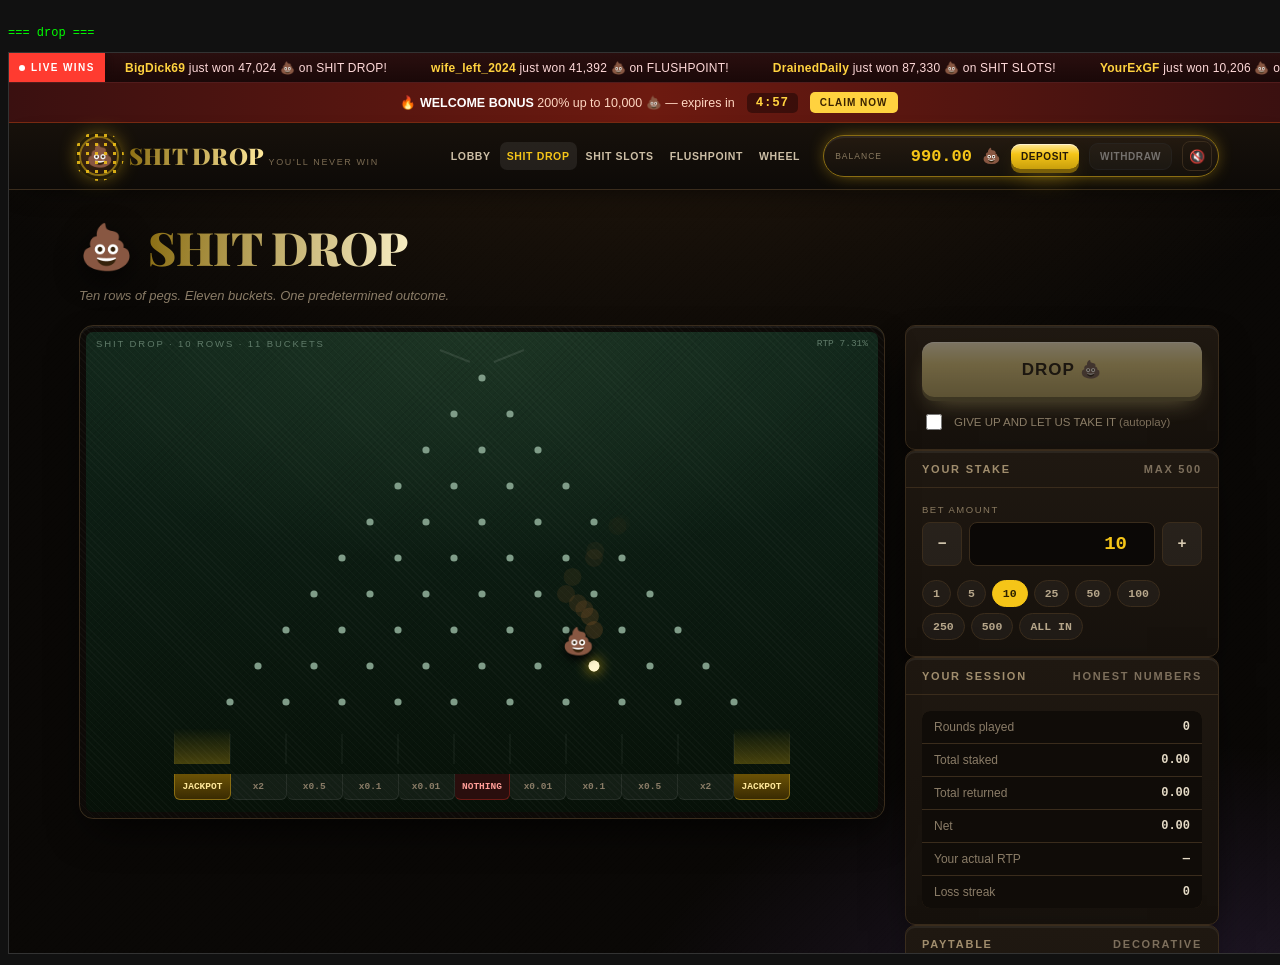
==== _test/core-gag.html @ afecf4bc "💩 SHIT DROP — a parody casino where you'll never win Four rigged games, an honest 7.31% RTP printed " ====
<!DOCTYPE html>
<html><head><meta charset="utf-8"><title>core gag</title>
<style>body{background:#111;color:#0f0;font:12px monospace}pre{white-space:pre-wrap}iframe{width:1280px;height:900px;border:1px solid #333}</style>
</head><body>
<pre id="out">starting…</pre>
<div id="frames"></div>
<script type="module">
const KEY = 'shitdrop.state.v1';
const out = document.getElementById('out');
const lines = [];
const say = (m) => { lines.push(m); out.textContent = lines.join('\n'); };
let fails = 0;
const ok = (c, m) => { if (!c) fails++; say(`${c ? 'PASS' : '**FAIL**'}  ${m}`); };

const st = () => { try { return JSON.parse(localStorage.getItem(KEY)) || {}; } catch { return {}; } };
const credits = () => +(st().credits ?? NaN);
const setState = (o) => localStorage.setItem(KEY, JSON.stringify(o));

function reset(bet) {
  setState({ credits: 1000, bet, spins: 0, wagered: 0, returned: 0, lossStreak: 0, winStreak: 0,
             realWinStreak: 0, worstNet: 0, bestNet: 0, busts: 0, pityTaken: 0, trophies: [],
             muted: true, mutedNagged: true, cookiesAck: true, seen: {} });
}

const sleep = (ms) => new Promise((r) => setTimeout(r, ms));

function load(url) {
  return new Promise((res, rej) => {
    const f = document.createElement('iframe');
    f.src = url;
    f.onload = () => setTimeout(() => res(f), 400);
    f.onerror = rej;
    document.getElementById('frames').appendChild(f);
  });
}

/** Click, watch for the fanfare, wait for the settlement event. */
function play(f, clicks) {
  const w = f.contentWindow, d = f.contentDocument;
  let sawFanfare = false;
  const poll = setInterval(() => {
    const ff = d.getElementById('fanfare');
    if (ff && ff.classList.contains('on')) sawFanfare = true;
  }, 40);

  return new Promise(async (resolve) => {
    const to = setTimeout(() => { clearInterval(poll); resolve({ timeout: true, sawFanfare }); }, 25000);
    w.addEventListener('sd:round', (e) => {
      clearTimeout(to); clearInterval(poll);
      setTimeout(() => resolve({ ...e.detail, sawFanfare }), 60);
    }, { once: true });

    for (const c of clicks) {
      await sleep(c.after || 0);
      const btn = d.querySelector(c.sel);
      if (!btn) { say(`  (no button ${c.sel})`); }
      else btn.click();
    }
  });
}

const GAMES = [
  { name: 'drop',       url: '../games/drop.html',       clicks: [{ sel: '#btnDrop' }] },
  { name: 'slots',      url: '../games/slots.html',      clicks: [{ sel: '#btnSpin' }] },
  { name: 'flushpoint', url: '../games/flushpoint.html', clicks: [{ sel: '#btnGo' }, { sel: '#btnGo', after: 2200 }] },
  { name: 'wheel',      url: '../games/wheel.html',      clicks: [{ sel: '#btnSpin' }] },
];

const errors = [];
window.addEventListener('error', (e) => errors.push('parent: ' + e.message));

for (const g of GAMES) {
  say('');
  say(`=== ${g.name} ===`);

  /* --- the core gag: a forced "win" that is really a loss --- */
  reset(10);
  const f1 = await load(`${g.url}?rig=jackpot&seed=7`);
  f1.contentWindow.addEventListener('error', (e) => errors.push(`${g.name}: ${e.message}`));
  const before = credits();
  const r1 = await play(f1, g.clicks);
  const after = credits();

  if (r1.timeout) { ok(false, `${g.name}: round never settled (timeout)`); }
  else {
    say(`  bet=${r1.bet} payout=${r1.payout} net=${r1.net} tier=${r1.tier} credits ${before}→${after}`);
    ok(r1.payout > 0, `${g.name}: forced win paid something (${r1.payout})`);
    ok(r1.payout < r1.bet, `${g.name}: the "win" is smaller than the stake (${r1.payout} < ${r1.bet})`);
    ok(after < before, `${g.name}: balance went DOWN on a "win" (${before} → ${after})`);
    ok(Math.abs(after - (before - r1.bet + r1.payout)) < 0.005, `${g.name}: bank arithmetic exact`);
    ok(r1.sawFanfare, `${g.name}: full jackpot fanfare fired on that net loss`);
    ok(!!r1.tier, `${g.name}: presentation tier assigned (${r1.tier})`);
  }
  const sfx1 = f1.contentWindow.__sdSfx || {};
  say(`  sfx: ${Object.keys(sfx1).length ? Object.entries(sfx1).map(([k, v]) => k + '×' + v).join(' ') : '(none — no audio device in headless)'}`);
  f1.remove();

  /* --- a forced total loss --- */
  reset(25);
  const f2 = await load(`${g.url}?rig=nothing&seed=3`);
  f2.contentWindow.addEventListener('error', (e) => errors.push(`${g.name}: ${e.message}`));
  const b2 = credits();
  const r2 = await play(f2, g.clicks);
  const a2 = credits();
  if (r2.timeout) ok(false, `${g.name}: loss round never settled`);
  else {
    say(`  bet=${r2.bet} payout=${r2.payout} net=${r2.net} credits ${b2}→${a2}`);
    ok(r2.payout === 0, `${g.name}: forced loss paid nothing`);
    ok(Math.abs(a2 - (b2 - r2.bet)) < 0.005, `${g.name}: stake taken exactly once`);
    ok(!r2.sawFanfare, `${g.name}: no fanfare on a total loss`);
  }
  f2.remove();
}

/* persistence is covered by persistence.html — this file resets
   state before every round on purpose, so it can't test it. */

/* --- bust → pity --- */
say('');
say('=== bust & pity ===');
reset(500);
setState({ ...st(), credits: 4 });
const f3 = await load('../games/slots.html?rig=nothing');
const d3 = f3.contentDocument;
d3.querySelector('#btnSpin').click();          // 4 credits, bet 500 → can't afford
await sleep(400);
ok(credits() === 4, 'a bet you cannot afford takes nothing');
f3.contentWindow.dispatchEvent(new f3.contentWindow.CustomEvent('sd:broke'));
await sleep(1800);
ok(d3.getElementById('mCashier').classList.contains('on'), 'bust opens the cashier');
d3.querySelector('[data-pay="0"]').click();
await sleep(200);
ok(credits() === 9, `pity handout credited 5 (${credits()})`);
f3.remove();

say('');
say(errors.length ? 'JS ERRORS:\n  ' + errors.join('\n  ') : 'no uncaught JS errors');
say('');
say(fails === 0 && errors.length === 0 ? '=== ALL CHECKS PASSED ===' : `=== ${fails} FAILURES, ${errors.length} ERRORS ===`);
document.title = 'DONE';
</script>
</body></html>
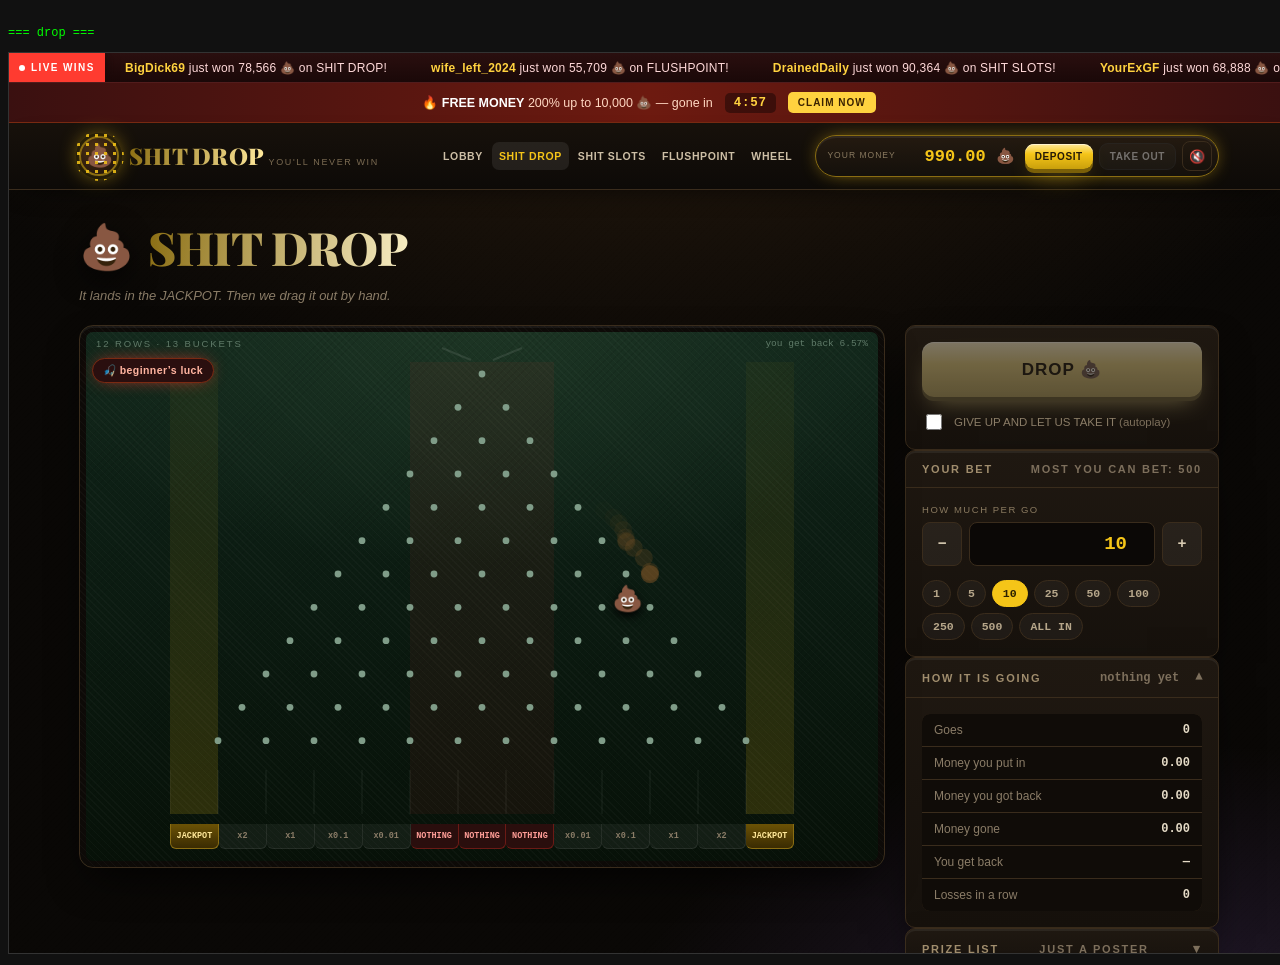
==== commit a13561d3: "More credits, a visible cheat in the plinko, a real toilet, and less text Credits & cashier - start " ====
--- a/_test/core-gag.html
+++ b/_test/core-gag.html
@@ -117,7 +117,7 @@
 
 /* --- bust → pity --- */
 say('');
-say('=== bust & pity ===');
+say('=== bust & the cashier ===');
 reset(500);
 setState({ ...st(), credits: 4 });
 const f3 = await load('../games/slots.html?rig=nothing');
@@ -128,9 +128,26 @@
 f3.contentWindow.dispatchEvent(new f3.contentWindow.CustomEvent('sd:broke'));
 await sleep(1800);
 ok(d3.getElementById('mCashier').classList.contains('on'), 'bust opens the cashier');
-d3.querySelector('[data-pay="0"]').click();
-await sleep(200);
-ok(credits() === 9, `pity handout credited 5 (${credits()})`);
+
+// the cashier's options pay wildly different amounts
+const rows = [...d3.querySelectorAll('[data-pay]')];
+say(`  cashier options: ${rows.map((b) => b.querySelector('.paylist__amt').textContent.trim()).join(' / ')}`);
+ok(rows.length >= 5, `cashier offers several options (${rows.length})`);
+
+const before3 = credits();
+rows[0].click();                                  // the kidney, the dearest one
+await sleep(250);
+const kidney = credits() - before3;
+ok(kidney === 2000, `top option credited 2000 (${kidney})`);
+
+d3.getElementById('btnDeposit').click();
+await sleep(250);
+const before4 = credits();
+rows[rows.length - 1].click();                    // a promise, the cheapest one
+await sleep(250);
+const promise = credits() - before4;
+ok(promise === 1, `bottom option credited 1 (${promise})`);
+ok(kidney !== promise, 'different options pay different amounts');
 f3.remove();
 
 say('');
